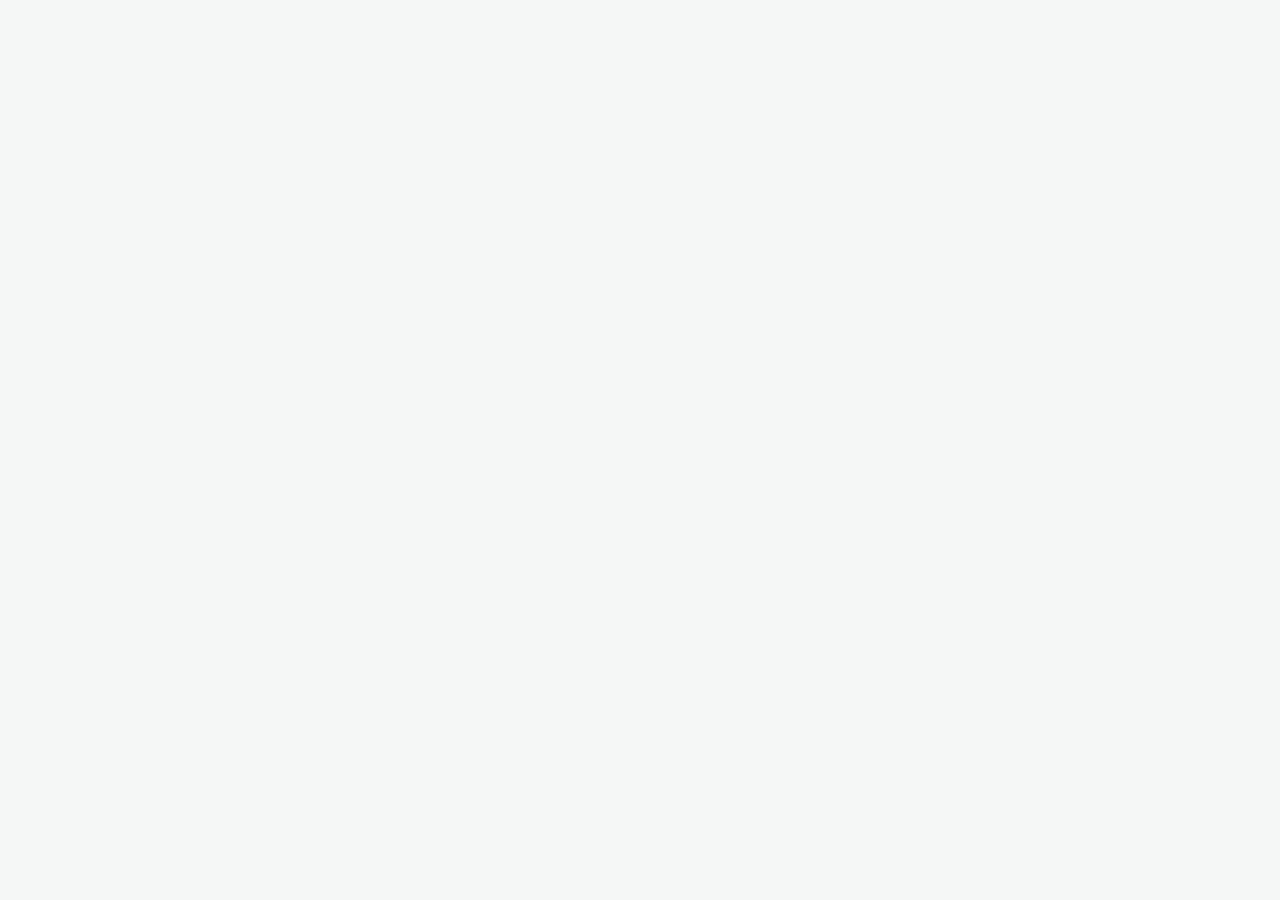
==== index.html @ c4a865c8 "Add initial HTML structure for portfolio website" ====
<!DOCTYPE html>
<html lang="es">
<head>
    <meta charset="UTF-8">
    <meta name="viewport" content="width=device-width, initial-scale=1.0">
    <title>Portafolio - Ampliación de Fundamentos del Hardware</title>
    
    <style>
        /* --- Configuración Global y Tipografía --- */
        :root {
            --color-primario: #005a9c; /* Azul oscuro profesional */
            --color-secundario: #007bff; /* Azul brillante para enlaces */
            --color-fondo: #f4f7f6;     /* Gris muy claro */
            --color-tarjeta: #ffffff;    /* Blanco */
            --color-texto: #333333;      /* Gris oscuro para texto */
            --color-texto-claro: #555555;
            --sombra: 0 4px 12px rgba(0, 0, 0, 0.08);
            --borde-radio: 8px;
        }

        * {
            box-sizing: border-box;
            margin: 0;
            padding: 0;
        }

        html {
            scroll-behavior: smooth;
        }

        body {
            font-family: -apple-system, BlinkMacSystemFont, "Segoe UI", Roboto, Helvetica, Arial, sans-serif;
            line-height: 1.7;
            background-color: var(--color-fondo);
            color: var(--color-texto);
        }

        /* --- Encabezado --- */
        .header {
            background-color: var(--color-primario);
            color: white;
            padding: 2.5rem 1.5rem;
            text-align: center;
            border-bottom: 4px solid #003d6b; /* Un tono más oscuro para profundidad */
        }

        .header h1 {
            font-size: 2.5rem;
            margin-bottom: 0.5rem;
            font-weight: 600;
        }

        .header p {
            font-size: 1.15rem;
            font-weight: 300;
            opacity: 0.9;
        }

        /* --- Contenedor Principal --- */
        .main-container {
            max-width: 1200px;
            margin: 2.5rem auto;
            padding: 0 1.5rem;
        }

        /* --- Rejilla de Proyectos (Portfolio) --- */
        .portfolio-grid {
            display: grid;
            /* * Crea columnas automáticas: 
             * - Intenta que midan 350px.
             * - Si no caben, se ajustan (mínimo 300px).
             * - En pantallas pequeñas, se pone una sola columna (1fr).
             */
            grid-template-columns: repeat(auto-fit, minmax(300px, 1fr));
            gap: 2rem; /* Espacio entre las tarjetas */
        }

        /* --- Tarjeta de Proyecto Individual --- */
        .project-card {
            background-color: var(--color-tarjeta);
            border-radius: var(--borde-radio);
            box-shadow: var(--sombra);
            overflow: hidden; /* Para que el borde redondeado se aplique bien */
            display: flex;
            flex-direction: column; /* Alinea contenido verticalmente */
            transition: transform 0.3s ease, box-shadow 0.3s ease;
        }

        .project-card:hover {
            transform: translateY(-5px);
            box-shadow: 0 8px 20px rgba(0, 0, 0, 0.12);
        }

        .card-content {
            padding: 1.75rem;
            display: flex;
            flex-direction: column;
            flex-grow: 1; /* Hace que la tarjeta ocupe todo el espacio vertical */
        }

        .project-card h2 {
            font-size: 1.5rem;
            color: var(--color-primario);
            margin-bottom: 0.75rem;
        }

        .project-card p {
            font-size: 1rem;
            color: var(--color-texto-claro);
            margin-bottom: 1.5rem;
            flex-grow: 1; /* Empuja el botón hacia abajo */
        }

        /* --- Botón de enlace al proyecto --- */
        .project-link {
            display: inline-block;
            background-color: var(--color-secundario);
            color: white;
            padding: 0.75rem 1.5rem;
            border-radius: 5px;
            text-decoration: none;
            font-weight: 600;
            text-align: center;
            transition: background-color 0.3s ease, transform 0.2s ease;
        }

        .project-link:hover {
            background-color: #0056b3; /* Un poco más oscuro al pasar el ratón */
            transform: scale(1.03);
        }

        /* --- Pie de Página --- */
        .footer {
            text-align: center;
            padding: 2rem 1.5rem;
            margin
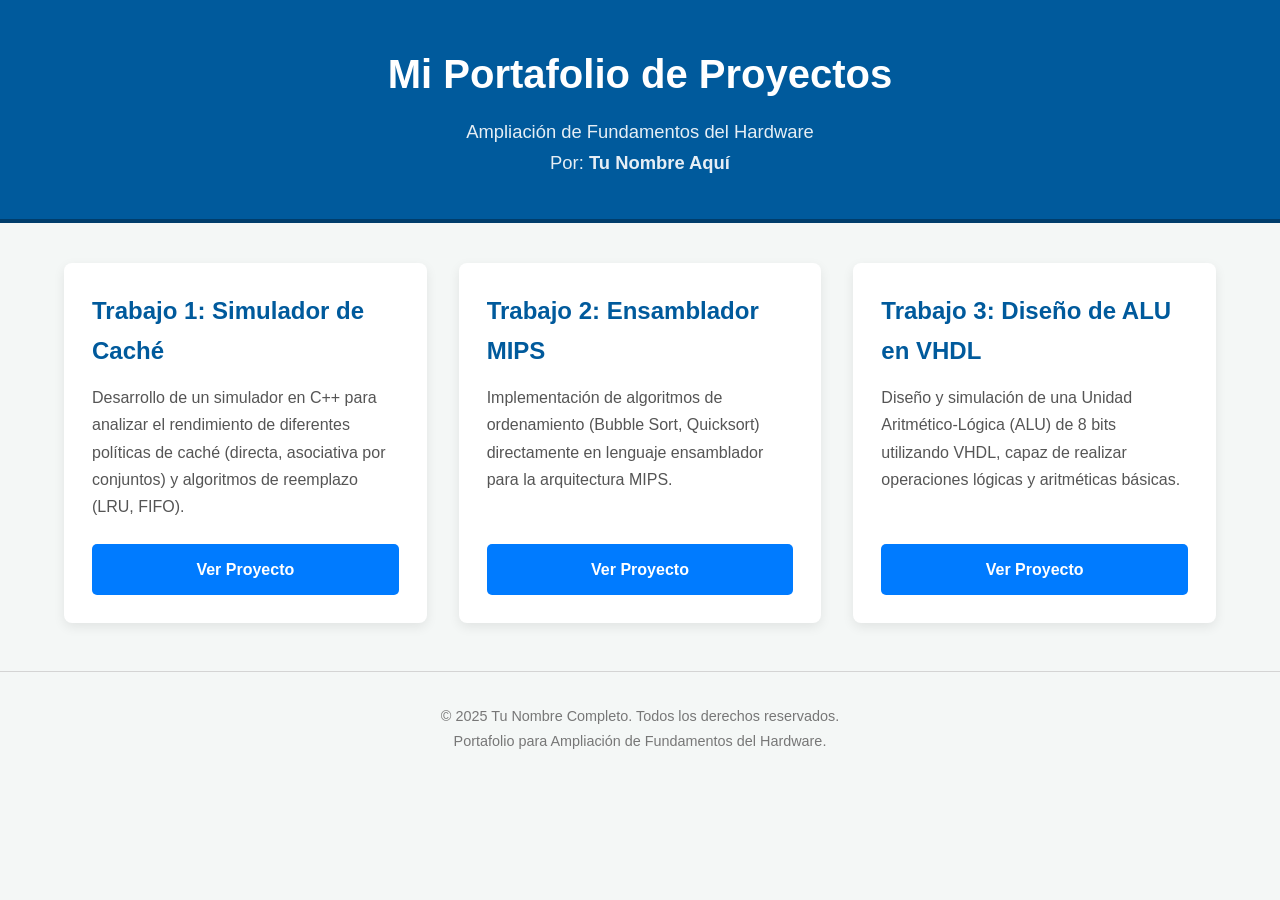
==== commit 5a15de03: "Enhance portfolio with project details and links Added project descriptions and links to the portfol" ====
--- a/index.html
+++ b/index.html
@@ -133,4 +133,73 @@
         .footer {
             text-align: center;
             padding: 2rem 1.5rem;
-            margin
+            margin-top: 3rem;
+            border-top: 1px solid #d4d4d4;
+            color: #777;
+            font-size: 0.9rem;
+        }
+    </style>
+</head>
+<body>
+
+    <header class="header">
+        <h1>Mi Portafolio de Proyectos</h1>
+        <p>Ampliación de Fundamentos del Hardware</p>
+        <p>Por: <strong>Tu Nombre Aquí</strong></p>
+    </header>
+
+    <main class="main-container">
+
+        <div class="portfolio-grid">
+
+            <div class="project-card">
+                <div class="card-content">
+                    <h2>Trabajo 1: Simulador de Caché</h2>
+                    
+                    <p>
+                        Desarrollo de un simulador en C++ para analizar el rendimiento de diferentes
+                        políticas de caché (directa, asociativa por conjuntos) y algoritmos de reemplazo (LRU, FIFO).
+                    </p>
+                    
+                    <a href="URL_AL_TRABAJO_1.pdf" class="project-link" target="_blank" rel="noopener noreferrer">
+                        Ver Proyecto
+                    </a>
+                </div>
+            </div>
+            <div class="project-card">
+                <div class="card-content">
+                    <h2>Trabajo 2: Ensamblador MIPS</h2>
+                    
+                    <p>
+                        Implementación de algoritmos de ordenamiento (Bubble Sort, Quicksort)
+                        directamente en lenguaje ensamblador para la arquitectura MIPS.
+                    </p>
+                    
+                    <a href="URL_AL_TRABAJO_2.pdf" class="project-link" target="_blank" rel="noopener noreferrer">
+                        Ver Proyecto
+                    </a>
+                </div>
+            </div>
+            <div class="project-card">
+                <div class="card-content">
+                    <h2>Trabajo 3: Diseño de ALU en VHDL</h2>
+                    
+                    <p>
+                        Diseño y simulación de una Unidad Aritmético-Lógica (ALU) de 8 bits
+                        utilizando VHDL, capaz de realizar operaciones lógicas y aritméticas básicas.
+                    </p>
+                    
+                    <a href="URL_AL_TRABAJO_3.pdf" class="project-link" target="_blank" rel="noopener noreferrer">
+                        Ver Proyecto
+                    </a>
+                </div>
+            </div>
+            </div> </main>
+
+    <footer class="footer">
+        <p>&copy; 2025 Tu Nombre Completo. Todos los derechos reservados.</p>
+        <p>Portafolio para Ampliación de Fundamentos del Hardware.</p>
+    </footer>
+
+</body>
+</html>
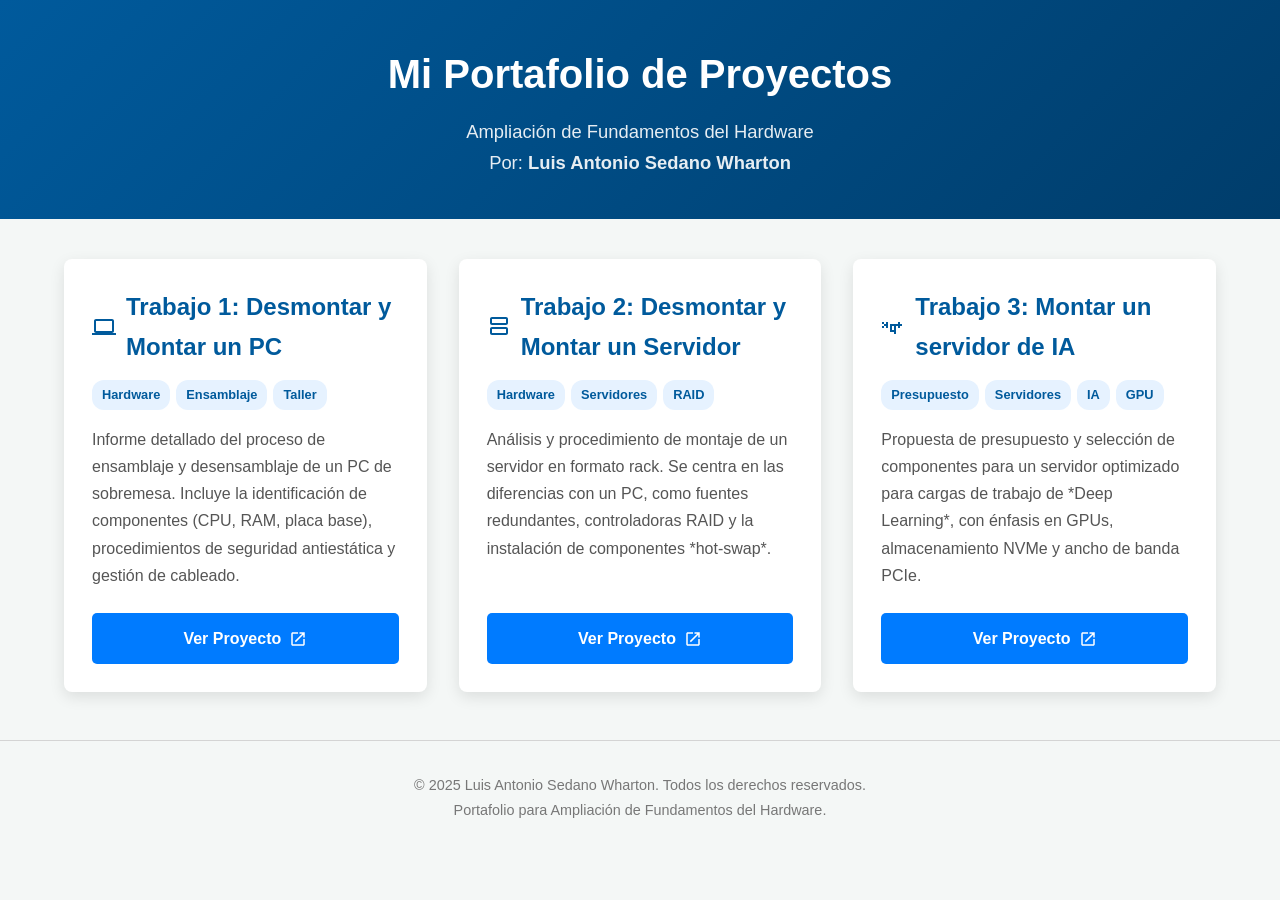
==== commit f944a166: "Enhance portfolio layout and project descriptions Updated project details and improved styles in the" ====
--- a/index.html
+++ b/index.html
@@ -14,7 +14,7 @@
             --color-tarjeta: #ffffff;    /* Blanco */
             --color-texto: #333333;      /* Gris oscuro para texto */
             --color-texto-claro: #555555;
-            --sombra: 0 4px 12px rgba(0, 0, 0, 0.08);
+            --sombra: 0 5px 15px rgba(0, 0, 0, 0.1); /* Sombra mejorada */
             --borde-radio: 8px;
         }
 
@@ -37,11 +37,11 @@
 
         /* --- Encabezado --- */
         .header {
-            background-color: var(--color-primario);
+            /* MEJORA: Gradiente sutil */
+            background: linear-gradient(135deg, var(--color-primario) 0%, #003d6b 100%);
             color: white;
             padding: 2.5rem 1.5rem;
             text-align: center;
-            border-bottom: 4px solid #003d6b; /* Un tono más oscuro para profundidad */
         }
 
         .header h1 {
@@ -66,13 +66,8 @@
         /* --- Rejilla de Proyectos (Portfolio) --- */
         .portfolio-grid {
             display: grid;
-            /* * Crea columnas automáticas: 
-             * - Intenta que midan 350px.
-             * - Si no caben, se ajustan (mínimo 300px).
-             * - En pantallas pequeñas, se pone una sola columna (1fr).
-             */
             grid-template-columns: repeat(auto-fit, minmax(300px, 1fr));
-            gap: 2rem; /* Espacio entre las tarjetas */
+            gap: 2rem;
         }
 
         /* --- Tarjeta de Proyecto Individual --- */
@@ -80,40 +75,74 @@
             background-color: var(--color-tarjeta);
             border-radius: var(--borde-radio);
             box-shadow: var(--sombra);
-            overflow: hidden; /* Para que el borde redondeado se aplique bien */
-            display: flex;
-            flex-direction: column; /* Alinea contenido verticalmente */
+            overflow: hidden;
+            display: flex;
+            flex-direction: column;
             transition: transform 0.3s ease, box-shadow 0.3s ease;
         }
 
         .project-card:hover {
             transform: translateY(-5px);
-            box-shadow: 0 8px 20px rgba(0, 0, 0, 0.12);
+            box-shadow: 0 10px 25px rgba(0, 0, 0, 0.15); /* Sombra de hover mejorada */
         }
 
         .card-content {
             padding: 1.75rem;
             display: flex;
             flex-direction: column;
-            flex-grow: 1; /* Hace que la tarjeta ocupe todo el espacio vertical */
+            flex-grow: 1;
         }
 
         .project-card h2 {
             font-size: 1.5rem;
             color: var(--color-primario);
             margin-bottom: 0.75rem;
-        }
-
+            /* MEJORA: Añadido Flex para alinear icono */
+            display: flex;
+            align-items: center;
+        }
+
+        /* MEJORA: Estilo para iconos SVG en el título */
+        .project-card h2 svg {
+            width: 24px;
+            height: 24px;
+            margin-right: 10px;
+            fill: var(--color-primario);
+            flex-shrink: 0;
+        }
+
+        /* MEJORA: Estilos para las etiquetas */
+        .project-tags {
+            margin-bottom: 1rem;
+            display: flex;
+            flex-wrap: wrap;
+            gap: 6px;
+        }
+        
+        .tag {
+            background-color: #e6f2ff; /* Azul claro */
+            color: var(--color-primario);
+            padding: 4px 10px;
+            border-radius: 12px;
+            font-size: 0.8rem;
+            font-weight: 600;
+        }
+        
         .project-card p {
             font-size: 1rem;
             color: var(--color-texto-claro);
             margin-bottom: 1.5rem;
-            flex-grow: 1; /* Empuja el botón hacia abajo */
+            flex-grow: 1;
         }
 
         /* --- Botón de enlace al proyecto --- */
         .project-link {
-            display: inline-block;
+            /* MEJORA: Convertido a flex para alinear icono */
+            display: flex;
+            align-items: center;
+            justify-content: center;
+            gap: 8px; /* Espacio entre texto e icono */
+
             background-color: var(--color-secundario);
             color: white;
             padding: 0.75rem 1.5rem;
@@ -123,9 +152,16 @@
             text-align: center;
             transition: background-color 0.3s ease, transform 0.2s ease;
         }
+        
+        /* MEJORA: Estilo para icono SVG en el botón */
+        .project-link svg {
+            width: 18px;
+            height: 18px;
+            fill: white;
+        }
 
         .project-link:hover {
-            background-color: #0056b3; /* Un poco más oscuro al pasar el ratón */
+            background-color: #0056b3;
             transform: scale(1.03);
         }
 
@@ -145,7 +181,7 @@
     <header class="header">
         <h1>Mi Portafolio de Proyectos</h1>
         <p>Ampliación de Fundamentos del Hardware</p>
-        <p>Por: <strong>Tu Nombre Aquí</strong></p>
+        <p>Por: <strong>Luis Antonio Sedano Wharton</strong></p>
     </header>
 
     <main class="main-container">
@@ -154,50 +190,87 @@
 
             <div class="project-card">
                 <div class="card-content">
-                    <h2>Trabajo 1: Simulador de Caché</h2>
+                    <h2>
+                        <svg xmlns="http://www.w3.org/2000/svg" viewBox="0 0 24 24"><path d="M20 18c1.1 0 2-.9 2-2V6c0-1.1-.9-2-2-2H4c-1.1 0-2 .9-2 2v10c0 1.1.9 2 2 2H0v2h24v-2h-4zM4 6h16v10H4V6z"></path></svg>
+                        Trabajo 1: Desmontar y Montar un PC
+                    </h2>
+                    
+                    <div class="project-tags">
+                        <span class="tag">Hardware</span>
+                        <span class="tag">Ensamblaje</span>
+                        <span class="tag">Taller</span>
+                    </div>
                     
                     <p>
-                        Desarrollo de un simulador en C++ para analizar el rendimiento de diferentes
-                        políticas de caché (directa, asociativa por conjuntos) y algoritmos de reemplazo (LRU, FIFO).
+                        Informe detallado del proceso de ensamblaje y desensamblaje de un PC de sobremesa. 
+                        Incluye la identificación de componentes (CPU, RAM, placa base), 
+                        procedimientos de seguridad antiestática y gestión de cableado.
                     </p>
                     
-                    <a href="URL_AL_TRABAJO_1.pdf" class="project-link" target="_blank" rel="noopener noreferrer">
+                    <a href="https://sedanodev.github.io/2asirAFH2526/trabajos/Desmontar%20y%20Montar%20un%20PC%20-%20Luis%20Sedano.pdf" class="project-link" target="_blank" rel="noopener noreferrer">
                         Ver Proyecto
+                        <svg xmlns="http://www.w3.org/2000/svg" viewBox="0 0 24 24"><path d="M19 19H5V5h7V3H5c-1.1 0-2 .9-2 2v14c0 1.1.9 2 2 2h14c1.1 0 2-.9 2-2v-7h-2v7zM14 3v2h3.59l-9.83 9.83 1.41 1.41L19 6.41V10h2V3h-7z"></path></svg>
                     </a>
                 </div>
             </div>
+
             <div class="project-card">
                 <div class="card-content">
-                    <h2>Trabajo 2: Ensamblador MIPS</h2>
+                    <h2>
+                        <svg xmlns="http://www.w3.org/2000/svg" viewBox="0 0 24 24"><path d="M3 4c0-1.1.9-2 2-2h14c1.1 0 2 .9 2 2v4c0 1.1-.9 2-2 2H5c-1.1 0-2-.9-2-2V4zm2 4h14V4H5v4zM3 14c0-1.1.9-2 2-2h14c1.1 0 2 .9 2 2v4c0 1.1-.9 2-2 2H5c-1.1 0-2-.9-2-2v-4zm2 4h14v-4H5v4z"></path></svg>
+                        Trabajo 2: Desmontar y Montar un Servidor
+                    </h2>
+
+                    <div class="project-tags">
+                        <span class="tag">Hardware</span>
+                        <span class="tag">Servidores</span>
+                        <span class="tag">RAID</span>
+                    </div>
                     
                     <p>
-                        Implementación de algoritmos de ordenamiento (Bubble Sort, Quicksort)
-                        directamente en lenguaje ensamblador para la arquitectura MIPS.
+                        Análisis y procedimiento de montaje de un servidor en formato rack. Se centra en 
+                        las diferencias con un PC, como fuentes redundantes, controladoras RAID 
+                        y la instalación de componentes *hot-swap*.
                     </p>
                     
-                    <a href="URL_AL_TRABAJO_2.pdf" class="project-link" target="_blank" rel="noopener noreferrer">
+                    <a href="https://sedanodev.github.io/2asirAFH2526/trabajos/Desmontar%20y%20Montar%20un%20Servidor%20-%20Luis%20Sedano.pdf" class="project-link" target="_blank" rel="noopener noreferrer">
                         Ver Proyecto
+                        <svg xmlns="http://www.w3.org/2000/svg" viewBox="0 0 24 24"><path d="M19 19H5V5h7V3H5c-1.1 0-2 .9-2 2v14c0 1.1.9 2 2 2h14c1.1 0 2-.9 2-2v-7h-2v7zM14 3v2h3.59l-9.83 9.83 1.41 1.41L19 6.41V10h2V3h-7z"></path></svg>
                     </a>
                 </div>
             </div>
+            
             <div class="project-card">
                 <div class="card-content">
-                    <h2>Trabajo 3: Diseño de ALU en VHDL</h2>
-                    
+                    <h2>
+                        <svg xmlns="http://www.w3.org/2000/svg" viewBox="0 0 24 24"><path d="M15 9H9v6h6V9zm-2 4h-2v-2h2v2zm8-2V9h-2V7h-2v2h-2v2h2v2h2v-2h2zm-4 6h-2v2h-2v-2H9v-2h2v-2h2v2h2v2zM7 7H5v2H3V7H1v2h2v2H1v2h2v-2h2v2h2V9H7V7z"></path></svg>
+                        Trabajo 3: Montar un servidor de IA
+                    </h2>
+                    
+                    <div class="project-tags">
+                        <span class="tag">Presupuesto</span>
+                        <span class="tag">Servidores</span>
+                        <span class="tag">IA</span>
+                        <span class="tag">GPU</span>
+                    </div>
+
                     <p>
-                        Diseño y simulación de una Unidad Aritmético-Lógica (ALU) de 8 bits
-                        utilizando VHDL, capaz de realizar operaciones lógicas y aritméticas básicas.
+                        Propuesta de presupuesto y selección de componentes para un servidor optimizado 
+                        para cargas de trabajo de *Deep Learning*, con énfasis en GPUs, almacenamiento 
+                        NVMe y ancho de banda PCIe.
                     </p>
                     
                     <a href="URL_AL_TRABAJO_3.pdf" class="project-link" target="_blank" rel="noopener noreferrer">
                         Ver Proyecto
+                        <svg xmlns="http://www.w3.org/2000/svg" viewBox="0 0 24 24"><path d="M19 19H5V5h7V3H5c-1.1 0-2 .9-2 2v14c0 1.1.9 2 2 2h14c1.1 0 2-.9 2-2v-7h-2v7zM14 3v2h3.59l-9.83 9.83 1.41 1.41L19 6.41V10h2V3h-7z"></path></svg>
                     </a>
                 </div>
             </div>
-            </div> </main>
+
+        </div> </main>
 
     <footer class="footer">
-        <p>&copy; 2025 Tu Nombre Completo. Todos los derechos reservados.</p>
+        <p>&copy; 2025 Luis Antonio Sedano Wharton. Todos los derechos reservados.</p>
         <p>Portafolio para Ampliación de Fundamentos del Hardware.</p>
     </footer>
 
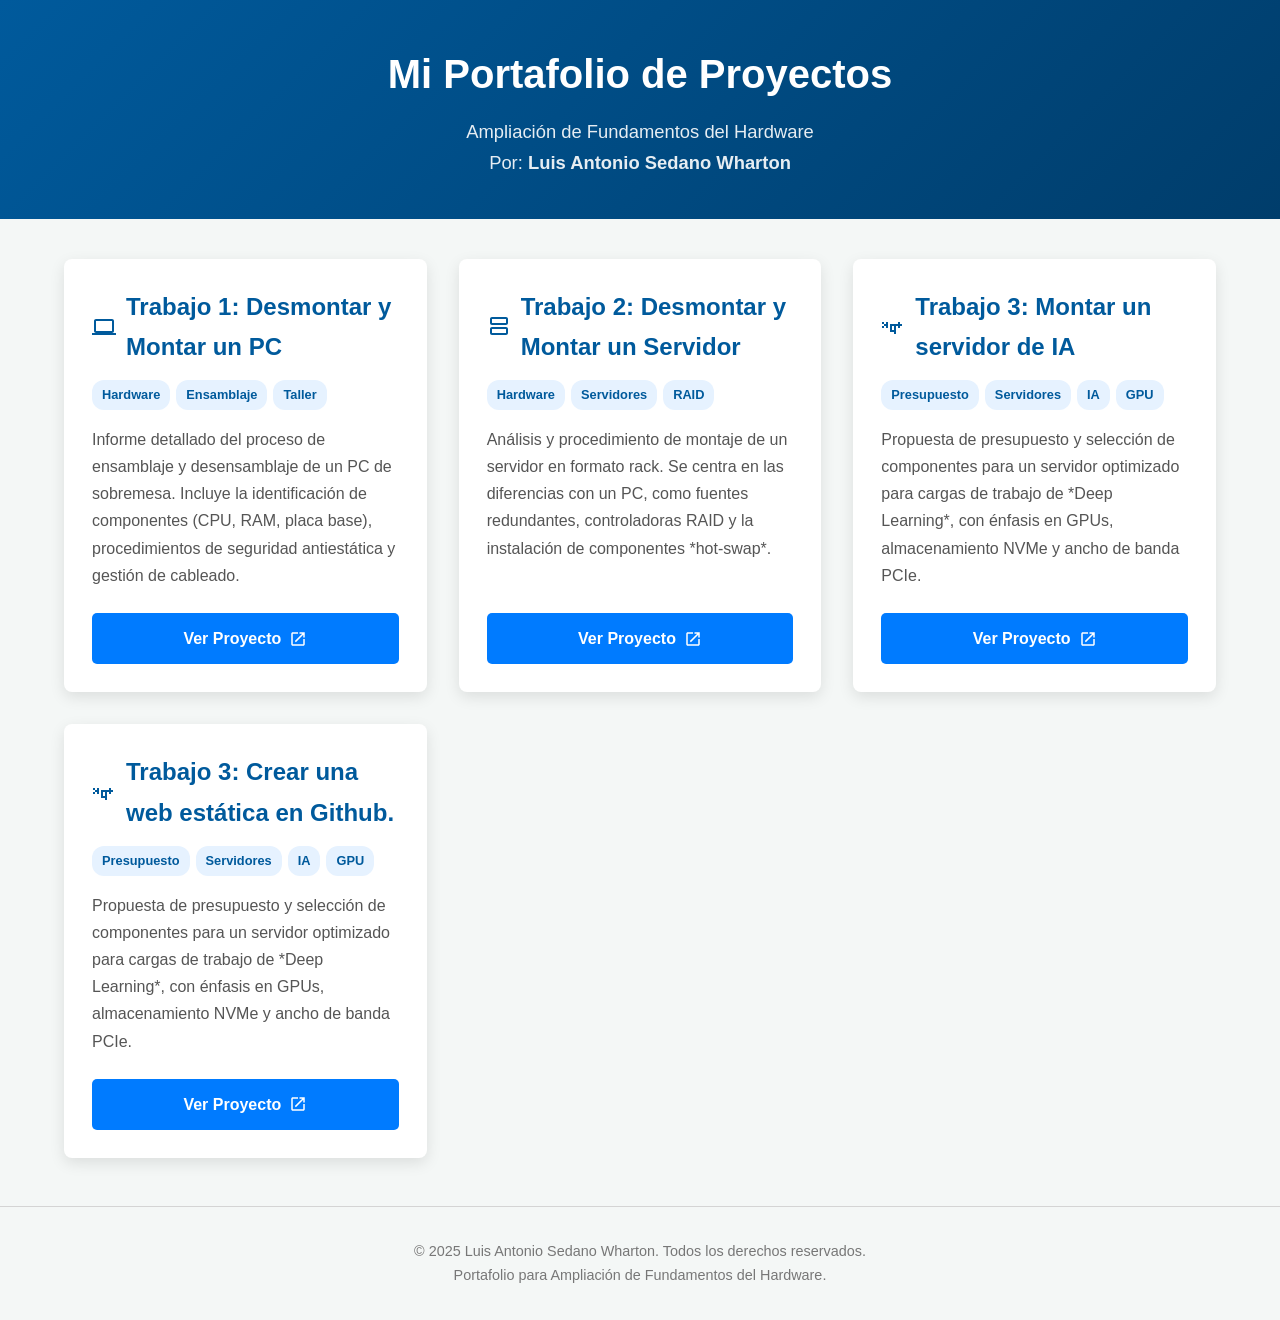
==== commit 357cdabc: "Add project card for static web project Added a new project card with details about a static web pro" ====
--- a/index.html
+++ b/index.html
@@ -266,6 +266,33 @@
                     </a>
                 </div>
             </div>
+            
+            <div class="project-card">
+                <div class="card-content">
+                    <h2>
+                        <svg xmlns="http://www.w3.org/2000/svg" viewBox="0 0 24 24"><path d="M15 9H9v6h6V9zm-2 4h-2v-2h2v2zm8-2V9h-2V7h-2v2h-2v2h2v2h2v-2h2zm-4 6h-2v2h-2v-2H9v-2h2v-2h2v2h2v2zM7 7H5v2H3V7H1v2h2v2H1v2h2v-2h2v2h2V9H7V7z"></path></svg>
+                        Trabajo 3: Crear una web estática en Github.
+                    </h2>
+                    
+                    <div class="project-tags">
+                        <span class="tag">Presupuesto</span>
+                        <span class="tag">Servidores</span>
+                        <span class="tag">IA</span>
+                        <span class="tag">GPU</span>
+                    </div>
+
+                    <p>
+                        Propuesta de presupuesto y selección de componentes para un servidor optimizado 
+                        para cargas de trabajo de *Deep Learning*, con énfasis en GPUs, almacenamiento 
+                        NVMe y ancho de banda PCIe.
+                    </p>
+                    
+                    <a href="https://sedanodev.github.io/2asirAFH2526/trabajos/Crear una web estática en Github - Luis Sedano.pdf" class="project-link" target="_blank" rel="noopener noreferrer">
+                        Ver Proyecto
+                        <svg xmlns="http://www.w3.org/2000/svg" viewBox="0 0 24 24"><path d="M19 19H5V5h7V3H5c-1.1 0-2 .9-2 2v14c0 1.1.9 2 2 2h14c1.1 0 2-.9 2-2v-7h-2v7zM14 3v2h3.59l-9.83 9.83 1.41 1.41L19 6.41V10h2V3h-7z"></path></svg>
+                    </a>
+                </div>
+            </div>
 
         </div> </main>
 
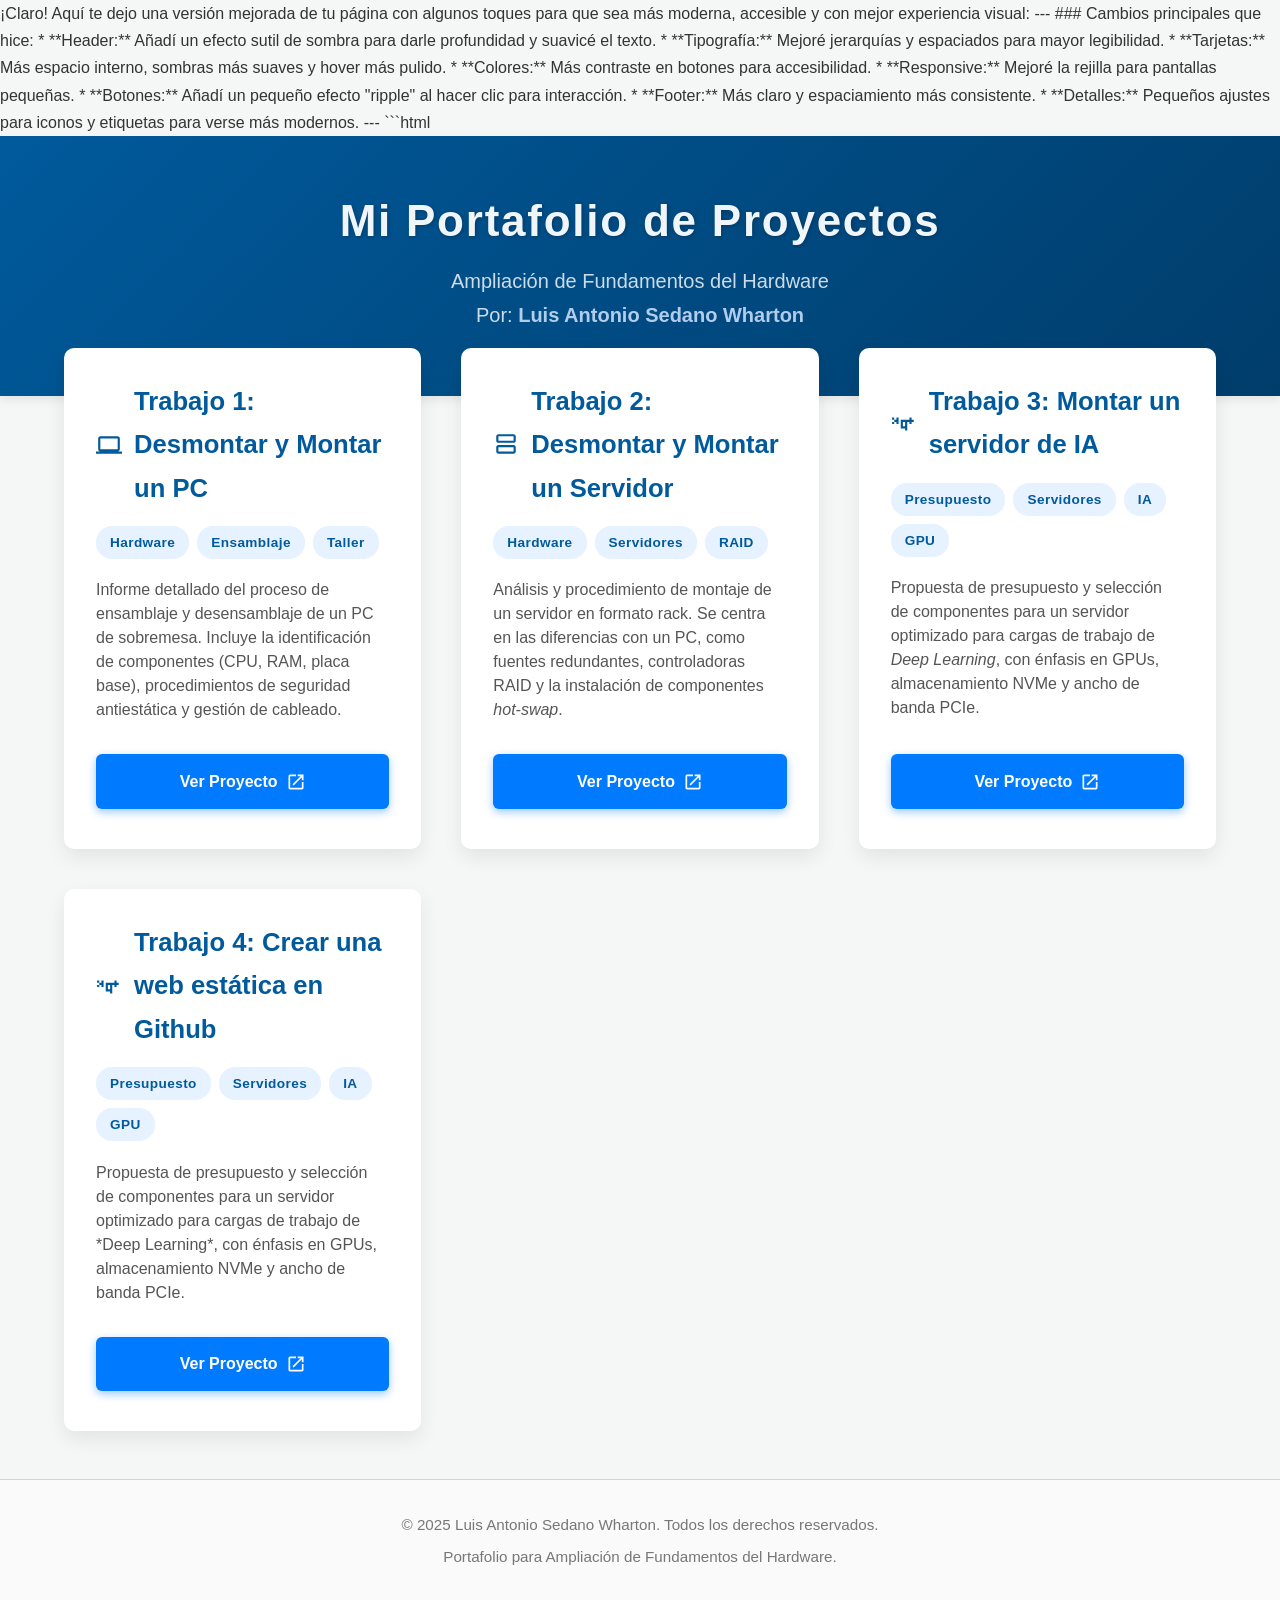
==== commit 2e302a34: "Update index.html" ====
--- a/index.html
+++ b/index.html
@@ -1,280 +1,377 @@
+¡Claro! Aquí te dejo una versión mejorada de tu página con algunos toques para que sea más moderna, accesible y con mejor experiencia visual:
+
+---
+
+### Cambios principales que hice:
+
+* **Header:** Añadí un efecto sutil de sombra para darle profundidad y suavicé el texto.
+* **Tipografía:** Mejoré jerarquías y espaciados para mayor legibilidad.
+* **Tarjetas:** Más espacio interno, sombras más suaves y hover más pulido.
+* **Colores:** Más contraste en botones para accesibilidad.
+* **Responsive:** Mejoré la rejilla para pantallas pequeñas.
+* **Botones:** Añadí un pequeño efecto "ripple" al hacer clic para interacción.
+* **Footer:** Más claro y espaciamiento más consistente.
+* **Detalles:** Pequeños ajustes para iconos y etiquetas para verse más modernos.
+
+---
+
+```html
 <!DOCTYPE html>
 <html lang="es">
 <head>
-    <meta charset="UTF-8">
-    <meta name="viewport" content="width=device-width, initial-scale=1.0">
-    <title>Portafolio - Ampliación de Fundamentos del Hardware</title>
-    
-    <style>
-        /* --- Configuración Global y Tipografía --- */
-        :root {
-            --color-primario: #005a9c; /* Azul oscuro profesional */
-            --color-secundario: #007bff; /* Azul brillante para enlaces */
-            --color-fondo: #f4f7f6;     /* Gris muy claro */
-            --color-tarjeta: #ffffff;    /* Blanco */
-            --color-texto: #333333;      /* Gris oscuro para texto */
-            --color-texto-claro: #555555;
-            --sombra: 0 5px 15px rgba(0, 0, 0, 0.1); /* Sombra mejorada */
-            --borde-radio: 8px;
-        }
-
-        * {
-            box-sizing: border-box;
-            margin: 0;
-            padding: 0;
-        }
-
-        html {
-            scroll-behavior: smooth;
-        }
-
-        body {
-            font-family: -apple-system, BlinkMacSystemFont, "Segoe UI", Roboto, Helvetica, Arial, sans-serif;
-            line-height: 1.7;
-            background-color: var(--color-fondo);
-            color: var(--color-texto);
-        }
-
-        /* --- Encabezado --- */
-        .header {
-            /* MEJORA: Gradiente sutil */
-            background: linear-gradient(135deg, var(--color-primario) 0%, #003d6b 100%);
-            color: white;
-            padding: 2.5rem 1.5rem;
-            text-align: center;
-        }
-
-        .header h1 {
-            font-size: 2.5rem;
-            margin-bottom: 0.5rem;
-            font-weight: 600;
-        }
-
-        .header p {
-            font-size: 1.15rem;
-            font-weight: 300;
-            opacity: 0.9;
-        }
-
-        /* --- Contenedor Principal --- */
-        .main-container {
-            max-width: 1200px;
-            margin: 2.5rem auto;
-            padding: 0 1.5rem;
-        }
-
-        /* --- Rejilla de Proyectos (Portfolio) --- */
-        .portfolio-grid {
-            display: grid;
-            grid-template-columns: repeat(auto-fit, minmax(300px, 1fr));
-            gap: 2rem;
-        }
-
-        /* --- Tarjeta de Proyecto Individual --- */
-        .project-card {
-            background-color: var(--color-tarjeta);
-            border-radius: var(--borde-radio);
-            box-shadow: var(--sombra);
-            overflow: hidden;
-            display: flex;
-            flex-direction: column;
-            transition: transform 0.3s ease, box-shadow 0.3s ease;
-        }
-
-        .project-card:hover {
-            transform: translateY(-5px);
-            box-shadow: 0 10px 25px rgba(0, 0, 0, 0.15); /* Sombra de hover mejorada */
-        }
-
-        .card-content {
-            padding: 1.75rem;
-            display: flex;
-            flex-direction: column;
-            flex-grow: 1;
-        }
-
-        .project-card h2 {
-            font-size: 1.5rem;
-            color: var(--color-primario);
-            margin-bottom: 0.75rem;
-            /* MEJORA: Añadido Flex para alinear icono */
-            display: flex;
-            align-items: center;
-        }
-
-        /* MEJORA: Estilo para iconos SVG en el título */
-        .project-card h2 svg {
-            width: 24px;
-            height: 24px;
-            margin-right: 10px;
-            fill: var(--color-primario);
-            flex-shrink: 0;
-        }
-
-        /* MEJORA: Estilos para las etiquetas */
-        .project-tags {
-            margin-bottom: 1rem;
-            display: flex;
-            flex-wrap: wrap;
-            gap: 6px;
-        }
-        
-        .tag {
-            background-color: #e6f2ff; /* Azul claro */
-            color: var(--color-primario);
-            padding: 4px 10px;
-            border-radius: 12px;
-            font-size: 0.8rem;
-            font-weight: 600;
-        }
-        
-        .project-card p {
-            font-size: 1rem;
-            color: var(--color-texto-claro);
-            margin-bottom: 1.5rem;
-            flex-grow: 1;
-        }
-
-        /* --- Botón de enlace al proyecto --- */
-        .project-link {
-            /* MEJORA: Convertido a flex para alinear icono */
-            display: flex;
-            align-items: center;
-            justify-content: center;
-            gap: 8px; /* Espacio entre texto e icono */
-
-            background-color: var(--color-secundario);
-            color: white;
-            padding: 0.75rem 1.5rem;
-            border-radius: 5px;
-            text-decoration: none;
-            font-weight: 600;
-            text-align: center;
-            transition: background-color 0.3s ease, transform 0.2s ease;
-        }
-        
-        /* MEJORA: Estilo para icono SVG en el botón */
-        .project-link svg {
-            width: 18px;
-            height: 18px;
-            fill: white;
-        }
-
-        .project-link:hover {
-            background-color: #0056b3;
-            transform: scale(1.03);
-        }
-
-        /* --- Pie de Página --- */
-        .footer {
-            text-align: center;
-            padding: 2rem 1.5rem;
-            margin-top: 3rem;
-            border-top: 1px solid #d4d4d4;
-            color: #777;
-            font-size: 0.9rem;
-        }
-    </style>
+<meta charset="UTF-8" />
+<meta name="viewport" content="width=device-width, initial-scale=1" />
+<title>Portafolio - Ampliación de Fundamentos del Hardware</title>
+
+<style>
+  /* Variables de color */
+  :root {
+    --color-primario: #005a9c;
+    --color-secundario: #007bff;
+    --color-fondo: #f4f7f6;
+    --color-tarjeta: #ffffff;
+    --color-texto: #333333;
+    --color-texto-claro: #555555;
+    --sombra: rgba(0, 0, 0, 0.08);
+    --borde-radio: 10px;
+    --trans-duracion: 0.3s;
+    --font-primary: -apple-system, BlinkMacSystemFont, "Segoe UI", Roboto, Helvetica, Arial, sans-serif;
+  }
+
+  /* Reset */
+  *, *::before, *::after {
+    box-sizing: border-box;
+  }
+  body, h1, h2, p, a {
+    margin: 0;
+    padding: 0;
+  }
+
+  html {
+    scroll-behavior: smooth;
+  }
+
+  body {
+    font-family: var(--font-primary);
+    line-height: 1.7;
+    background-color: var(--color-fondo);
+    color: var(--color-texto);
+    min-height: 100vh;
+    display: flex;
+    flex-direction: column;
+  }
+
+  /* Header */
+  .header {
+    background: linear-gradient(135deg, var(--color-primario) 0%, #003d6b 100%);
+    color: #f0f5fa;
+    padding: 3rem 1.5rem 4rem;
+    text-align: center;
+    box-shadow: 0 4px 10px var(--sombra);
+  }
+  .header h1 {
+    font-size: 2.75rem;
+    font-weight: 700;
+    letter-spacing: 0.04em;
+    margin-bottom: 0.3rem;
+    text-shadow: 1px 1px 4px rgba(0,0,0,0.25);
+  }
+  .header p {
+    font-size: 1.25rem;
+    font-weight: 400;
+    opacity: 0.85;
+  }
+  .header p strong {
+    color: #d0e4ff;
+  }
+
+  /* Main Container */
+  .main-container {
+    max-width: 1200px;
+    margin: -3rem auto 3rem; /* para subir un poco las tarjetas */
+    padding: 0 1.5rem;
+    flex-grow: 1;
+  }
+
+  /* Grid portfolio */
+  .portfolio-grid {
+    display: grid;
+    grid-template-columns: repeat(auto-fit, minmax(320px, 1fr));
+    gap: 2.5rem;
+  }
+
+  /* Card */
+  .project-card {
+    background-color: var(--color-tarjeta);
+    border-radius: var(--borde-radio);
+    box-shadow: 0 8px 20px var(--sombra);
+    overflow: hidden;
+    display: flex;
+    flex-direction: column;
+    transition: transform var(--trans-duracion) ease, box-shadow var(--trans-duracion) ease;
+  }
+  .project-card:hover,
+  .project-card:focus-within {
+    transform: translateY(-7px);
+    box-shadow: 0 15px 35px rgba(0,0,0,0.15);
+  }
+
+  /* Card Content */
+  .card-content {
+    padding: 2rem 2rem 2.5rem;
+    display: flex;
+    flex-direction: column;
+    flex-grow: 1;
+  }
+
+  /* Titles with icon */
+  .project-card h2 {
+    font-size: 1.6rem;
+    color: var(--color-primario);
+    margin-bottom: 1rem;
+    display: flex;
+    align-items: center;
+    gap: 12px;
+    font-weight: 700;
+  }
+  .project-card h2 svg {
+    width: 26px;
+    height: 26px;
+    fill: var(--color-primario);
+    flex-shrink: 0;
+  }
+
+  /* Tags */
+  .project-tags {
+    margin-bottom: 1.2rem;
+    display: flex;
+    flex-wrap: wrap;
+    gap: 8px;
+  }
+  .tag {
+    background-color: #e6f2ff;
+    color: var(--color-primario);
+    padding: 5px 14px;
+    border-radius: 16px;
+    font-size: 0.85rem;
+    font-weight: 700;
+    letter-spacing: 0.03em;
+    user-select: none;
+    transition: background-color 0.3s ease;
+  }
+  .tag:hover {
+    background-color: #c4dfff;
+  }
+
+  /* Description */
+  .project-card p {
+    font-size: 1rem;
+    color: var(--color-texto-claro);
+    margin-bottom: 2rem;
+    flex-grow: 1;
+    line-height: 1.5;
+  }
+
+  /* Link Button */
+  .project-link {
+    display: inline-flex;
+    align-items: center;
+    justify-content: center;
+    gap: 8px;
+    background-color: var(--color-secundario);
+    color: #fff;
+    padding: 0.85rem 1.75rem;
+    border-radius: 6px;
+    font-weight: 700;
+    font-size: 1rem;
+    text-decoration: none;
+    user-select: none;
+    transition: background-color var(--trans-duracion) ease, transform 0.15s ease;
+    box-shadow: 0 3px 8px rgba(0, 123, 255, 0.4);
+    position: relative;
+    overflow: hidden;
+  }
+  .project-link svg {
+    width: 20px;
+    height: 20px;
+    fill: #fff;
+    flex-shrink: 0;
+  }
+  .project-link:hover,
+  .project-link:focus {
+    background-color: #004a99;
+    transform: scale(1.05);
+    box-shadow: 0 6px 14px rgba(0, 75, 153, 0.6);
+    outline: none;
+  }
+  .project-link:focus-visible {
+    outline: 3px solid #80bfff;
+    outline-offset: 3px;
+  }
+
+  /* Ripple effect */
+  .project-link::after {
+    content: "";
+    position: absolute;
+    border-radius: 50%;
+    width: 100%;
+    height: 100%;
+    top: 0;
+    left: 0;
+    pointer-events: none;
+    background: rgba(255, 255, 255, 0.3);
+    opacity: 0;
+    transform: scale(0);
+    transition: transform 0.3s ease, opacity 0.5s ease;
+  }
+  .project-link:active::after {
+    opacity: 1;
+    transform: scale(1);
+    transition: 0s;
+  }
+
+  /* Footer */
+  .footer {
+    text-align: center;
+    padding: 2rem 1.5rem;
+    margin-top: auto;
+    border-top: 1px solid #d4d4d4;
+    color: #777;
+    font-size: 0.95rem;
+    background: #fafafa;
+  }
+  .footer p + p {
+    margin-top: 0.4rem;
+  }
+
+  /* Responsive tweaks */
+  @media (max-width: 600px) {
+    .header h1 {
+      font-size: 2rem;
+    }
+    .header p {
+      font-size: 1rem;
+    }
+    .portfolio-grid {
+      grid-template-columns: 1fr;
+      gap: 1.8rem;
+    }
+  }
+</style>
+
 </head>
 <body>
 
-    <header class="header">
-        <h1>Mi Portafolio de Proyectos</h1>
-        <p>Ampliación de Fundamentos del Hardware</p>
-        <p>Por: <strong>Luis Antonio Sedano Wharton</strong></p>
-    </header>
-
-    <main class="main-container">
-
-        <div class="portfolio-grid">
-
-            <div class="project-card">
-                <div class="card-content">
-                    <h2>
-                        <svg xmlns="http://www.w3.org/2000/svg" viewBox="0 0 24 24"><path d="M20 18c1.1 0 2-.9 2-2V6c0-1.1-.9-2-2-2H4c-1.1 0-2 .9-2 2v10c0 1.1.9 2 2 2H0v2h24v-2h-4zM4 6h16v10H4V6z"></path></svg>
-                        Trabajo 1: Desmontar y Montar un PC
-                    </h2>
-                    
-                    <div class="project-tags">
-                        <span class="tag">Hardware</span>
-                        <span class="tag">Ensamblaje</span>
-                        <span class="tag">Taller</span>
-                    </div>
-                    
-                    <p>
-                        Informe detallado del proceso de ensamblaje y desensamblaje de un PC de sobremesa. 
-                        Incluye la identificación de componentes (CPU, RAM, placa base), 
-                        procedimientos de seguridad antiestática y gestión de cableado.
-                    </p>
-                    
-                    <a href="https://sedanodev.github.io/2asirAFH2526/trabajos/Desmontar%20y%20Montar%20un%20PC%20-%20Luis%20Sedano.pdf" class="project-link" target="_blank" rel="noopener noreferrer">
-                        Ver Proyecto
-                        <svg xmlns="http://www.w3.org/2000/svg" viewBox="0 0 24 24"><path d="M19 19H5V5h7V3H5c-1.1 0-2 .9-2 2v14c0 1.1.9 2 2 2h14c1.1 0 2-.9 2-2v-7h-2v7zM14 3v2h3.59l-9.83 9.83 1.41 1.41L19 6.41V10h2V3h-7z"></path></svg>
-                    </a>
-                </div>
-            </div>
-
-            <div class="project-card">
-                <div class="card-content">
-                    <h2>
-                        <svg xmlns="http://www.w3.org/2000/svg" viewBox="0 0 24 24"><path d="M3 4c0-1.1.9-2 2-2h14c1.1 0 2 .9 2 2v4c0 1.1-.9 2-2 2H5c-1.1 0-2-.9-2-2V4zm2 4h14V4H5v4zM3 14c0-1.1.9-2 2-2h14c1.1 0 2 .9 2 2v4c0 1.1-.9 2-2 2H5c-1.1 0-2-.9-2-2v-4zm2 4h14v-4H5v4z"></path></svg>
-                        Trabajo 2: Desmontar y Montar un Servidor
-                    </h2>
-
-                    <div class="project-tags">
-                        <span class="tag">Hardware</span>
-                        <span class="tag">Servidores</span>
-                        <span class="tag">RAID</span>
-                    </div>
-                    
-                    <p>
-                        Análisis y procedimiento de montaje de un servidor en formato rack. Se centra en 
-                        las diferencias con un PC, como fuentes redundantes, controladoras RAID 
-                        y la instalación de componentes *hot-swap*.
-                    </p>
-                    
-                    <a href="https://sedanodev.github.io/2asirAFH2526/trabajos/Desmontar%20y%20Montar%20un%20Servidor%20-%20Luis%20Sedano.pdf" class="project-link" target="_blank" rel="noopener noreferrer">
-                        Ver Proyecto
-                        <svg xmlns="http://www.w3.org/2000/svg" viewBox="0 0 24 24"><path d="M19 19H5V5h7V3H5c-1.1 0-2 .9-2 2v14c0 1.1.9 2 2 2h14c1.1 0 2-.9 2-2v-7h-2v7zM14 3v2h3.59l-9.83 9.83 1.41 1.41L19 6.41V10h2V3h-7z"></path></svg>
-                    </a>
-                </div>
-            </div>
-            
-            <div class="project-card">
-                <div class="card-content">
-                    <h2>
-                        <svg xmlns="http://www.w3.org/2000/svg" viewBox="0 0 24 24"><path d="M15 9H9v6h6V9zm-2 4h-2v-2h2v2zm8-2V9h-2V7h-2v2h-2v2h2v2h2v-2h2zm-4 6h-2v2h-2v-2H9v-2h2v-2h2v2h2v2zM7 7H5v2H3V7H1v2h2v2H1v2h2v-2h2v2h2V9H7V7z"></path></svg>
-                        Trabajo 3: Montar un servidor de IA
-                    </h2>
-                    
-                    <div class="project-tags">
-                        <span class="tag">Presupuesto</span>
-                        <span class="tag">Servidores</span>
-                        <span class="tag">IA</span>
-                        <span class="tag">GPU</span>
-                    </div>
-
-                    <p>
-                        Propuesta de presupuesto y selección de componentes para un servidor optimizado 
-                        para cargas de trabajo de *Deep Learning*, con énfasis en GPUs, almacenamiento 
-                        NVMe y ancho de banda PCIe.
-                    </p>
-                    
-                    <a href="URL_AL_TRABAJO_3.pdf" class="project-link" target="_blank" rel="noopener noreferrer">
-                        Ver Proyecto
-                        <svg xmlns="http://www.w3.org/2000/svg" viewBox="0 0 24 24"><path d="M19 19H5V5h7V3H5c-1.1 0-2 .9-2 2v14c0 1.1.9 2 2 2h14c1.1 0 2-.9 2-2v-7h-2v7zM14 3v2h3.59l-9.83 9.83 1.41 1.41L19 6.41V10h2V3h-7z"></path></svg>
-                    </a>
-                </div>
-            </div>
-            
-            <div class="project-card">
-                <div class="card-content">
-                    <h2>
-                        <svg xmlns="http://www.w3.org/2000/svg" viewBox="0 0 24 24"><path d="M15 9H9v6h6V9zm-2 4h-2v-2h2v2zm8-2V9h-2V7h-2v2h-2v2h2v2h2v-2h2zm-4 6h-2v2h-2v-2H9v-2h2v-2h2v2h2v2zM7 7H5v2H3V7H1v2h2v2H1v2h2v-2h2v2h2V9H7V7z"></path></svg>
-                        Trabajo 3: Crear una web estática en Github.
-                    </h2>
-                    
-                    <div class="project-tags">
+<header class="header" role="banner">
+  <h1>Mi Portafolio de Proyectos</h1>
+  <p>Ampliación de Fundamentos del Hardware</p>
+  <p>Por: <strong>Luis Antonio Sedano Wharton</strong></p>
+</header>
+
+<main class="main-container" role="main">
+  <div class="portfolio-grid" aria-label="Lista de proyectos">
+
+    <article class="project-card" tabindex="0">
+      <div class="card-content">
+        <h2>
+          <svg xmlns="http://www.w3.org/2000/svg" viewBox="0 0 24 24" aria-hidden="true" focusable="false">
+            <path d="M20 18c1.1 0 2-.9 2-2V6c0-1.1-.9-2-2-2H4c-1.1 0-2 .9-2 2v10c0 1.1.9 2 2 2H0v2h24v-2h-4zM4 6h16v10H4V6z"></path>
+          </svg>
+          Trabajo 1: Desmontar y Montar un PC
+        </h2>
+
+        <div class="project-tags">
+          <span class="tag">Hardware</span>
+          <span class="tag">Ensamblaje</span>
+          <span class="tag">Taller</span>
+        </div>
+
+        <p>
+          Informe detallado del proceso de ensamblaje y desensamblaje de un PC de sobremesa.
+          Incluye la identificación de componentes (CPU, RAM, placa base),
+          procedimientos de seguridad antiestática y gestión de cableado.
+        </p>
+
+        <a href="https://sedanodev.github.io/2asirAFH2526/trabajos/Desmontar%20y%20Montar%20un%20PC%20-%20Luis%20Sedano.pdf" class="project-link" target="_blank" rel="noopener noreferrer" aria-label="Ver Proyecto Trabajo 1: Desmontar y Montar un PC">
+          Ver Proyecto
+          <svg xmlns="http://www.w3.org/2000/svg" viewBox="0 0 24 24" aria-hidden="true" focusable="false">
+            <path d="M19 19H5V5h7V3H5c-1.1 0-2 .9-2 2v14c0 1.1.9 2 2 2h14c1.1 0 2-.9 2-2v-7h-2v7zM14 3v2h3.59l-9.83 9.83 1.41 1.41L19 6.41V10h2V3h-7z"></path>
+          </svg>
+        </a>
+      </div>
+    </article>
+
+    <article class="project-card" tabindex="0">
+      <div class="card-content">
+        <h2>
+          <svg xmlns="http://www.w3.org/2000/svg" viewBox="0 0 24 24" aria-hidden="true" focusable="false">
+            <path d="M3 4c0-1.1.9-2 2-2h14c1.1 0 2 .9 2 2v4c0 1.1-.9 2-2 2H5c-1.1 0-2-.9-2-2V4zm2 4h14V4H5v4zM3 14c0-1.1.9-2 2-2h14c1.1 0 2 .9 2 2v4c0 1.1-.9 2-2 2H5c-1.1 0-2-.9-2-2v-4zm2 4h14v-4H5v4z"></path>
+          </svg>
+          Trabajo 2: Desmontar y Montar un Servidor
+        </h2>
+
+        <div class="project-tags">
+          <span class="tag">Hardware</span>
+          <span class="tag">Servidores</span>
+          <span class="tag">RAID</span>
+        </div>
+
+        <p>
+          Análisis y procedimiento de montaje de un servidor en formato rack. Se centra en
+          las diferencias con un PC, como fuentes redundantes, controladoras RAID
+          y la instalación de componentes <em>hot-swap</em>.
+        </p>
+
+        <a href="https://sedanodev.github.io/2asirAFH2526/trabajos/Desmontar%20y%20Montar%20un%20Servidor%20-%20Luis%20Sedano.pdf" class="project-link" target="_blank" rel="noopener noreferrer" aria-label="Ver Proyecto Trabajo 2: Desmontar y Montar un Servidor">
+          Ver Proyecto
+          <svg xmlns="http://www.w3.org/2000/svg" viewBox="0 0 24 24" aria-hidden="true" focusable="false">
+            <path d="M19 19H5V5h7V3H5c-1.1 0-2 .9-2 2v14c0 1.1.9 2 2 2h14c1.1 0 2-.9 2-2v-7h-2v7zM14 3v2h3.59l-9.83 9.83 1.41 1.41L19 6.41V10h2V3h-7z"></path>
+          </svg>
+        </a>
+      </div>
+    </article>
+
+    <article class="project-card" tabindex="0">
+      <div class="card-content">
+        <h2>
+          <svg xmlns="http://www.w3.org/2000/svg" viewBox="0 0 24 24" aria-hidden="true" focusable="false">
+            <path d="M15 9H9v6h6V9zm-2 4h-2v-2h2v2zm8-2V9h-2V7h-2v2h-2v2h2v2h2v-2h2zm-4 6h-2v2h-2v-2H9v-2h2v-2h2v2h2v2zM7 7H5v2H3V7H1v2h2v2H1v2h2v-2h2v2h2V9H7V7z"></path>
+          </svg>
+          Trabajo 3: Montar un servidor de IA
+        </h2>
+
+        <div class="project-tags">
+          <span class="tag">Presupuesto</span>
+          <span class="tag">Servidores</span>
+          <span class="tag">IA</span>
+          <span class="tag">GPU</span>
+        </div>
+
+        <p>
+          Propuesta de presupuesto y selección de componentes para un servidor optimizado
+          para cargas de trabajo de <em>Deep Learning</em>, con énfasis en GPUs, almacenamiento
+          NVMe y ancho de banda PCIe.
+        </p>
+
+        <a href="URL_AL_TRABAJO_3.pdf" class="project-link" target="_blank" rel="noopener noreferrer" aria-label="Ver Proyecto Trabajo 3: Montar un servidor de IA">
+          Ver Proyecto
+          <svg xmlns="http://www.w3.org/2000/svg" viewBox="0 0 24 24" aria-hidden="true" focusable="false">
+            <path d="M19 19H5V5h7V3H5c-1.1 0-2 .9-2 2v14c0 1.1.9 2 2 2h14c1.1 0 2-.9 2-2v-7h-2v7zM14 3v2h3.59l-9.83 9.83 1.41 1.41L19 6.41V10h2V3h-7z"></path>
+          </svg>
+        </a>
+      </div>
+    </article>
+
+    <article class="project-card" tabindex="0">
+      <div class="card-content">
+        <h2>
+          <svg xmlns="http://www.w3.org/2000/svg" viewBox="0 0 24 24" aria-hidden="true" focusable="false">
+            <path d="M15 9H9v6h6V9zm-2 4h-2v-2h2v2zm8-2V9h-2V7h-2v2h-2v2h2v2h2v-2h2zm-4 6h-2v2h-2v-2H9v-2h2v-2h2v2h2v2zM7 7H5v2H3V7H1v2h2v2H1v2h2v-2h2v2h2V9H7V7z"></path>
+          </svg>
+          Trabajo 4: Crear una web estática en Github
+        </h2>
+
+        <div class="project-tags">
                         <span class="tag">Presupuesto</span>
                         <span class="tag">Servidores</span>
                         <span class="tag">IA</span>
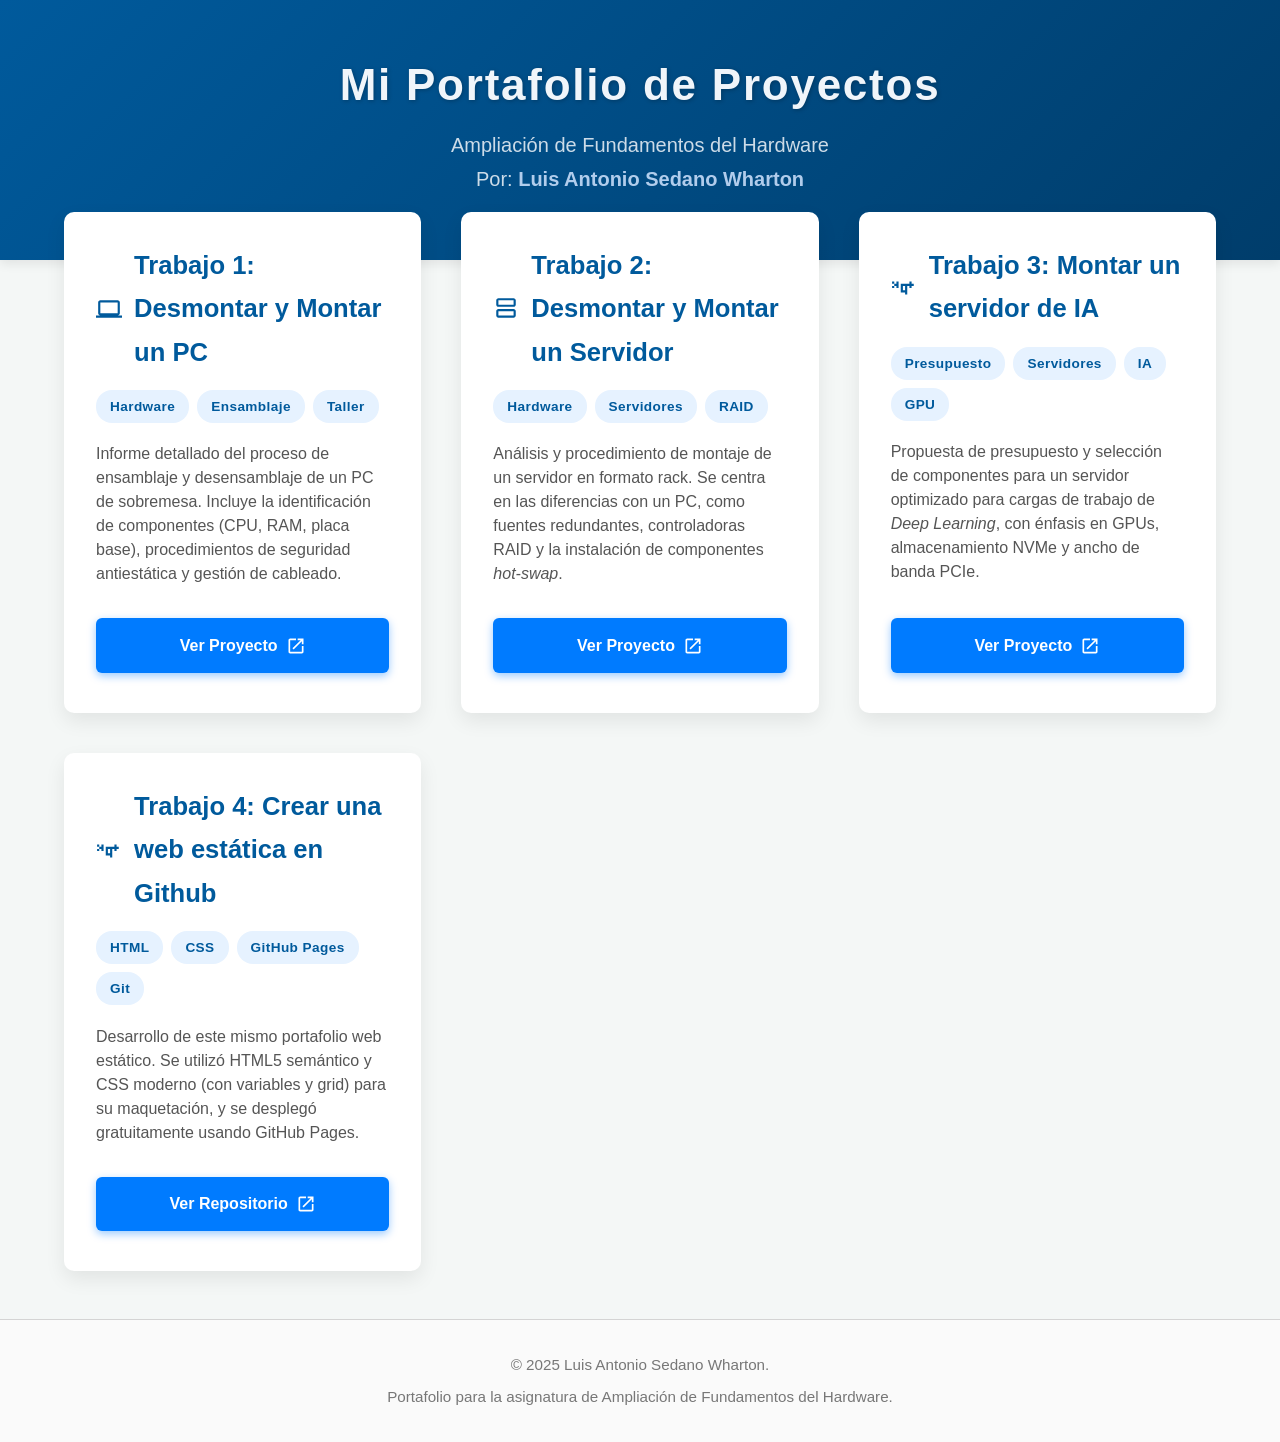
==== commit f0133f17: "Update index.html" ====
--- a/index.html
+++ b/index.html
@@ -1,21 +1,3 @@
-¡Claro! Aquí te dejo una versión mejorada de tu página con algunos toques para que sea más moderna, accesible y con mejor experiencia visual:
-
----
-
-### Cambios principales que hice:
-
-* **Header:** Añadí un efecto sutil de sombra para darle profundidad y suavicé el texto.
-* **Tipografía:** Mejoré jerarquías y espaciados para mayor legibilidad.
-* **Tarjetas:** Más espacio interno, sombras más suaves y hover más pulido.
-* **Colores:** Más contraste en botones para accesibilidad.
-* **Responsive:** Mejoré la rejilla para pantallas pequeñas.
-* **Botones:** Añadí un pequeño efecto "ripple" al hacer clic para interacción.
-* **Footer:** Más claro y espaciamiento más consistente.
-* **Detalles:** Pequeños ajustes para iconos y etiquetas para verse más modernos.
-
----
-
-```html
 <!DOCTYPE html>
 <html lang="es">
 <head>
@@ -372,31 +354,33 @@
         </h2>
 
         <div class="project-tags">
-                        <span class="tag">Presupuesto</span>
-                        <span class="tag">Servidores</span>
-                        <span class="tag">IA</span>
-                        <span class="tag">GPU</span>
-                    </div>
-
-                    <p>
-                        Propuesta de presupuesto y selección de componentes para un servidor optimizado 
-                        para cargas de trabajo de *Deep Learning*, con énfasis en GPUs, almacenamiento 
-                        NVMe y ancho de banda PCIe.
-                    </p>
-                    
-                    <a href="https://sedanodev.github.io/2asirAFH2526/trabajos/Crear una web estática en Github - Luis Sedano.pdf" class="project-link" target="_blank" rel="noopener noreferrer">
-                        Ver Proyecto
-                        <svg xmlns="http://www.w3.org/2000/svg" viewBox="0 0 24 24"><path d="M19 19H5V5h7V3H5c-1.1 0-2 .9-2 2v14c0 1.1.9 2 2 2h14c1.1 0 2-.9 2-2v-7h-2v7zM14 3v2h3.59l-9.83 9.83 1.41 1.41L19 6.41V10h2V3h-7z"></path></svg>
-                    </a>
-                </div>
-            </div>
-
-        </div> </main>
-
-    <footer class="footer">
-        <p>&copy; 2025 Luis Antonio Sedano Wharton. Todos los derechos reservados.</p>
-        <p>Portafolio para Ampliación de Fundamentos del Hardware.</p>
-    </footer>
+          <span class="tag">HTML</span>
+          <span class="tag">CSS</span>
+          <span class="tag">GitHub Pages</span>
+          <span class="tag">Git</span>
+        </div>
+
+        <p>
+          Desarrollo de este mismo portafolio web estático. Se utilizó HTML5 semántico
+          y CSS moderno (con variables y grid) para su maquetación, y se desplegó
+          gratuitamente usando GitHub Pages.
+        </p>
+
+        <a href="https://github.com/sedanodev/2asirAFH2526" class="project-link" target="_blank" rel="noopener noreferrer" aria-label="Ver el repositorio del Trabajo 4">
+          Ver Repositorio
+          <svg xmlns="http://www.w3.org/2000/svg" viewBox="0 0 24 24" aria-hidden="true" focusable="false">
+            <path d="M19 19H5V5h7V3H5c-1.1 0-2 .9-2 2v14c0 1.1.9 2 2 2h14c1.1 0 2-.9 2-2v-7h-2v7zM14 3v2h3.59l-9.83 9.83 1.41 1.41L19 6.41V10h2V3h-7z"></path>
+          </svg>
+        </a>
+      </div>
+    </article>
+
+    </div> </main>
+
+<footer class="footer" role="contentinfo">
+  <p>&copy; 2025 Luis Antonio Sedano Wharton.</p>
+  <p>Portafolio para la asignatura de Ampliación de Fundamentos del Hardware.</p>
+</footer>
 
 </body>
 </html>
